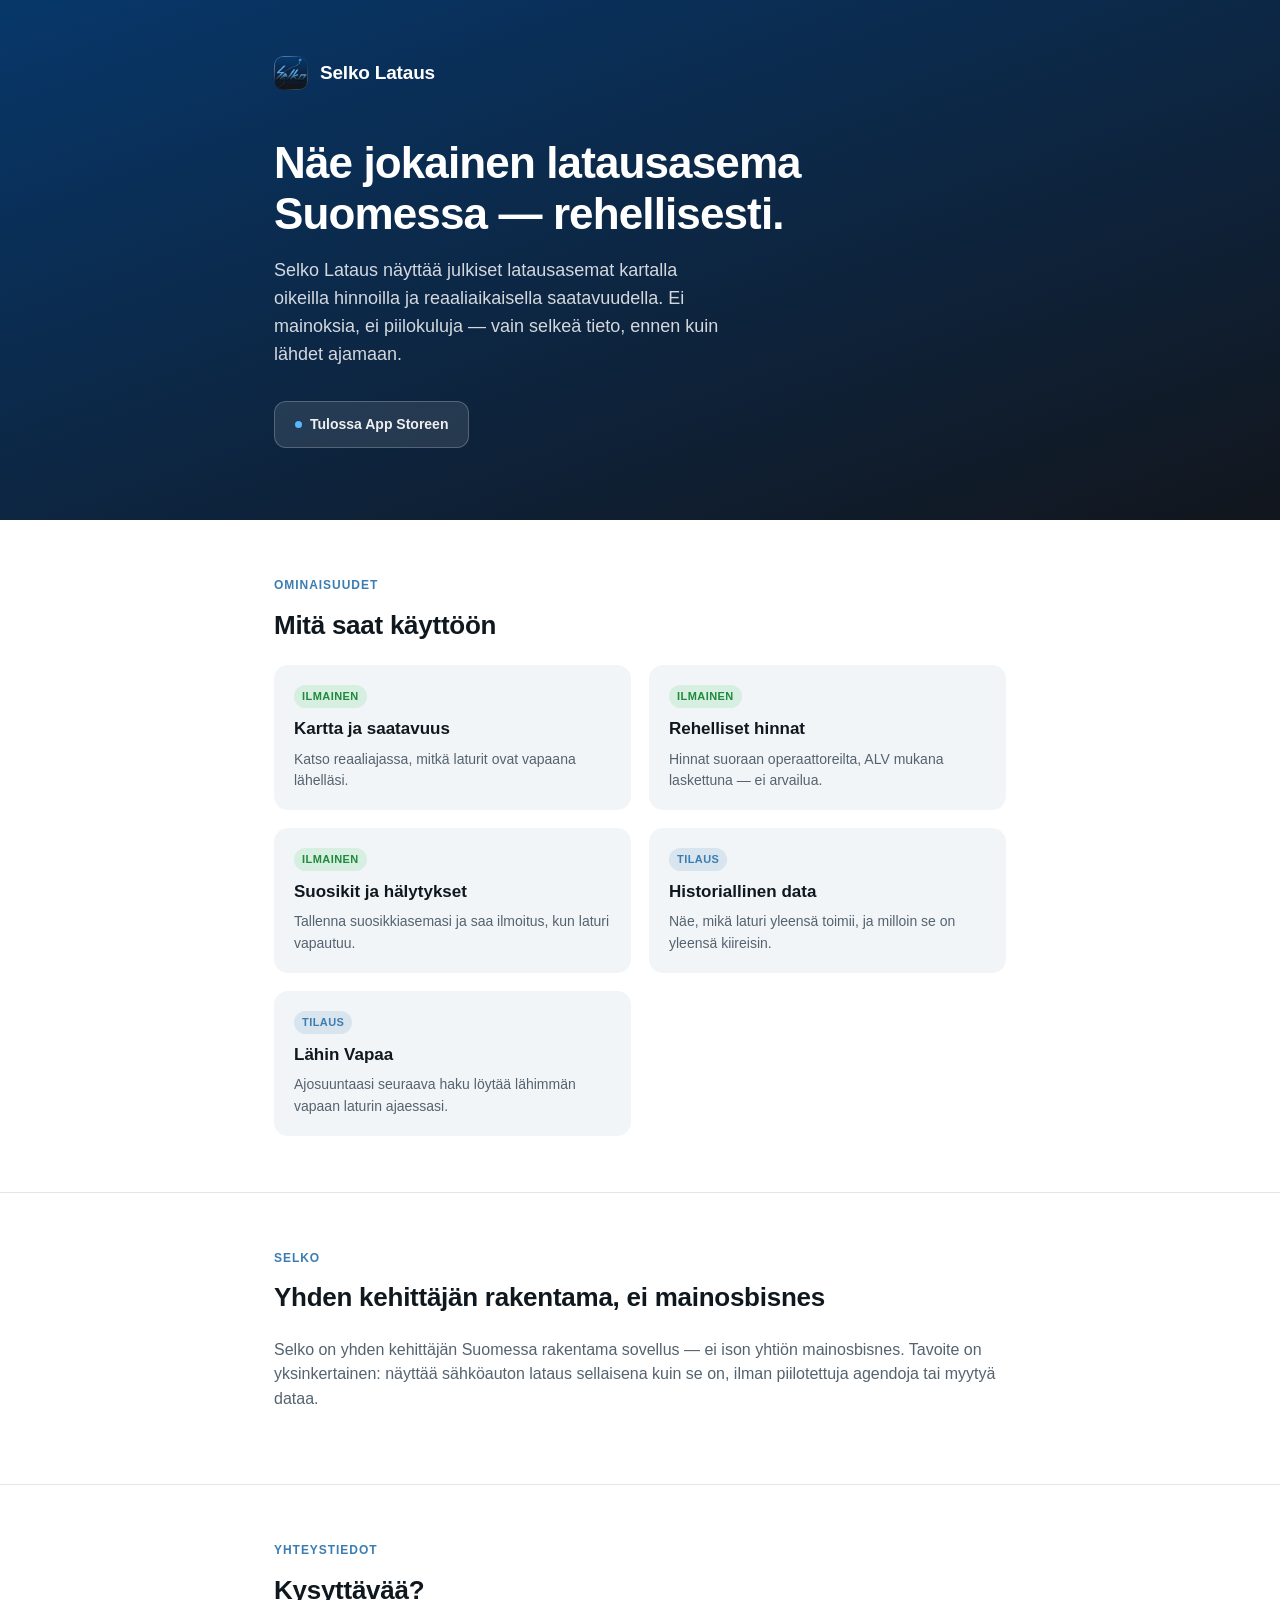
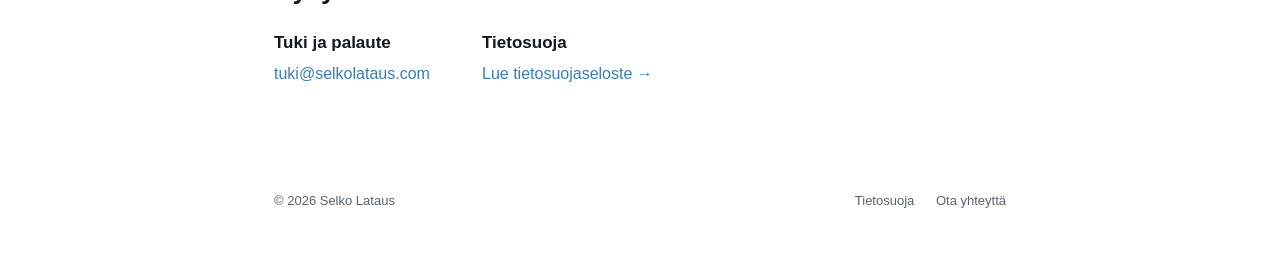
==== index.html @ fef674c0 "Add files via upload" ====
<!doctype html>
<html lang="fi">
<head>
  <meta charset="utf-8" />
  <meta name="viewport" content="width=device-width, initial-scale=1" />
  <title>Selko Lataus — rehelliset latausasemat, koko Suomi</title>
  <meta
    name="description"
    content="Selko Lataus näyttää Suomen julkiset sähköautojen latausasemat kartalla: reaaliaikainen saatavuus, rehelliset hinnat ja historiatietoa ilman mainoksia." />
  <link rel="icon" type="image/png" href="assets/favicon-32.png" />
  <link rel="apple-touch-icon" href="assets/icon-180.png" />
  <link rel="stylesheet" href="style.css" />
</head>
<body>
  <header class="hero">
    <div class="wrap">
      <div class="brand">
        <img src="assets/icon-180.png" alt="" />
        <span>Selko Lataus</span>
      </div>
      <h1>Näe jokainen latausasema Suomessa — rehellisesti.</h1>
      <p class="lead">
        Selko Lataus näyttää julkiset latausasemat kartalla oikeilla hinnoilla ja reaaliaikaisella
        saatavuudella. Ei mainoksia, ei piilokuluja — vain selkeä tieto, ennen kuin lähdet ajamaan.
      </p>
      <div class="cta-row">
        <span class="badge"><span class="dot"></span>Tulossa App Storeen</span>
      </div>
    </div>
  </header>

  <section class="block">
    <div class="wrap">
      <p class="eyebrow">Ominaisuudet</p>
      <h2>Mitä saat käyttöön</h2>
      <div class="features">
        <div class="feature">
          <span class="tag free">Ilmainen</span>
          <h3>Kartta ja saatavuus</h3>
          <p>Katso reaaliajassa, mitkä laturit ovat vapaana lähelläsi.</p>
        </div>
        <div class="feature">
          <span class="tag free">Ilmainen</span>
          <h3>Rehelliset hinnat</h3>
          <p>Hinnat suoraan operaattoreilta, ALV mukana laskettuna — ei arvailua.</p>
        </div>
        <div class="feature">
          <span class="tag free">Ilmainen</span>
          <h3>Suosikit ja hälytykset</h3>
          <p>Tallenna suosikkiasemasi ja saa ilmoitus, kun laturi vapautuu.</p>
        </div>
        <div class="feature">
          <span class="tag premium">Tilaus</span>
          <h3>Historiallinen data</h3>
          <p>Näe, mikä laturi yleensä toimii, ja milloin se on yleensä kiireisin.</p>
        </div>
        <div class="feature">
          <span class="tag premium">Tilaus</span>
          <h3>Lähin Vapaa</h3>
          <p>Ajosuuntaasi seuraava haku löytää lähimmän vapaan laturin ajaessasi.</p>
        </div>
      </div>
    </div>
  </section>

  <section class="block">
    <div class="wrap">
      <p class="eyebrow">Selko</p>
      <h2>Yhden kehittäjän rakentama, ei mainosbisnes</h2>
      <p class="soft">
        Selko on yhden kehittäjän Suomessa rakentama sovellus — ei ison yhtiön mainosbisnes.
        Tavoite on yksinkertainen: näyttää sähköauton lataus sellaisena kuin se on, ilman
        piilotettuja agendoja tai myytyä dataa.
      </p>
    </div>
  </section>

  <section class="block">
    <div class="wrap">
      <p class="eyebrow">Yhteystiedot</p>
      <h2>Kysyttävää?</h2>
      <div class="contact-row">
        <div class="contact-item">
          <h3>Tuki ja palaute</h3>
          <p class="soft"><a href="mailto:tuki@selkolataus.com">tuki@selkolataus.com</a></p>
        </div>
        <div class="contact-item">
          <h3>Tietosuoja</h3>
          <p class="soft"><a href="privacy.html">Lue tietosuojaseloste →</a></p>
        </div>
      </div>
    </div>
  </section>

  <footer>
    <div class="wrap">
      <span>© 2026 Selko Lataus</span>
      <nav>
        <a href="privacy.html">Tietosuoja</a>
        <a href="mailto:tuki@selkolataus.com">Ota yhteyttä</a>
      </nav>
    </div>
  </footer>
</body>
</html>
---- style.css ----
:root {
  --bg-top: #07376a;
  --bg-bottom: #12161d;
  --accent: #3b7db3;
  --highlight: #58b7ff;
  --ink: #10181f;
  --ink-soft: #55636f;
  --surface: #ffffff;
  --surface-alt: #f2f5f8;
  --line: #e2e7ec;
  --max: 780px;
}

* {
  box-sizing: border-box;
}

html {
  -webkit-text-size-adjust: 100%;
}

body {
  margin: 0;
  background: var(--surface);
  color: var(--ink);
  font-family:
    -apple-system, BlinkMacSystemFont, 'Segoe UI', Roboto, Helvetica, Arial, sans-serif;
  line-height: 1.55;
}

a {
  color: var(--accent);
  text-decoration: none;
}
a:hover {
  text-decoration: underline;
}

img {
  max-width: 100%;
  display: block;
}

.wrap {
  max-width: var(--max);
  margin: 0 auto;
  padding: 0 24px;
}

/* Hero */
.hero {
  background: linear-gradient(160deg, var(--bg-top), var(--bg-bottom));
  color: #fff;
  padding: 56px 0 72px;
}

.brand {
  display: flex;
  align-items: center;
  gap: 12px;
  margin-bottom: 48px;
}
.brand img {
  width: 34px;
  height: 34px;
  border-radius: 9px;
}
.brand span {
  font-size: 19px;
  font-weight: 700;
  letter-spacing: -0.01em;
}

.hero h1 {
  font-size: clamp(30px, 6vw, 44px);
  font-weight: 800;
  letter-spacing: -0.02em;
  line-height: 1.15;
  margin: 0 0 18px;
  text-wrap: balance;
}
.hero p.lead {
  font-size: 18px;
  color: rgba(255, 255, 255, 0.82);
  max-width: 46ch;
  margin: 0 0 32px;
}

.cta-row {
  display: flex;
  flex-wrap: wrap;
  align-items: center;
  gap: 14px;
}

.badge {
  display: inline-flex;
  align-items: center;
  gap: 8px;
  padding: 12px 20px;
  border-radius: 12px;
  background: rgba(255, 255, 255, 0.1);
  border: 1px solid rgba(255, 255, 255, 0.22);
  color: rgba(255, 255, 255, 0.92);
  font-weight: 600;
  font-size: 14px;
}
.badge .dot {
  width: 7px;
  height: 7px;
  border-radius: 50%;
  background: var(--highlight);
}

/* Content sections */
section.block {
  padding: 56px 0;
  border-bottom: 1px solid var(--line);
}
section.block:last-of-type {
  border-bottom: none;
}

.eyebrow {
  font-size: 12px;
  font-weight: 700;
  letter-spacing: 0.08em;
  text-transform: uppercase;
  color: var(--accent);
  margin: 0 0 10px;
}

h2 {
  font-size: 26px;
  font-weight: 800;
  letter-spacing: -0.01em;
  margin: 0 0 20px;
  text-wrap: balance;
}

h3 {
  font-size: 17px;
  font-weight: 700;
  margin: 0 0 6px;
}

p {
  margin: 0 0 16px;
  color: var(--ink);
}
p.soft {
  color: var(--ink-soft);
}

.features {
  display: grid;
  grid-template-columns: repeat(2, 1fr);
  gap: 18px;
  margin-top: 8px;
}
@media (max-width: 560px) {
  .features {
    grid-template-columns: 1fr;
  }
}
.feature {
  background: var(--surface-alt);
  border-radius: 14px;
  padding: 18px 20px;
}
.feature .tag {
  display: inline-block;
  font-size: 11px;
  font-weight: 700;
  letter-spacing: 0.04em;
  text-transform: uppercase;
  padding: 3px 8px;
  border-radius: 999px;
  margin-bottom: 8px;
}
.tag.free {
  background: rgba(52, 199, 89, 0.14);
  color: #1f8a3d;
}
.tag.premium {
  background: rgba(59, 125, 179, 0.14);
  color: var(--accent);
}
.feature p {
  margin: 0;
  font-size: 14px;
  color: var(--ink-soft);
}

.contact-row {
  display: flex;
  flex-wrap: wrap;
  gap: 28px;
}
.contact-item {
  min-width: 180px;
}

footer {
  padding: 32px 0 48px;
}
footer .wrap {
  display: flex;
  flex-wrap: wrap;
  justify-content: space-between;
  gap: 12px;
  align-items: center;
  font-size: 13px;
  color: var(--ink-soft);
}
footer nav a {
  color: var(--ink-soft);
  margin-left: 18px;
}
footer nav a:first-child {
  margin-left: 0;
}

/* Legal page */
.legal-header {
  padding: 40px 0 8px;
}
.legal-header a.back {
  font-size: 14px;
  font-weight: 600;
}
.legal-header h1 {
  font-size: 30px;
  font-weight: 800;
  margin: 18px 0 4px;
  letter-spacing: -0.01em;
}
.legal-updated {
  color: var(--ink-soft);
  font-size: 13px;
  margin-bottom: 8px;
}
.legal-body {
  padding: 24px 0 64px;
}
.legal-body h2 {
  font-size: 19px;
  margin-top: 40px;
}
.legal-body h2:first-child {
  margin-top: 0;
}
.legal-body ul {
  padding-left: 20px;
  color: var(--ink);
}
.legal-body li {
  margin-bottom: 8px;
}
.note {
  background: var(--surface-alt);
  border-left: 3px solid var(--accent);
  border-radius: 8px;
  padding: 14px 16px;
  font-size: 14px;
  color: var(--ink-soft);
}
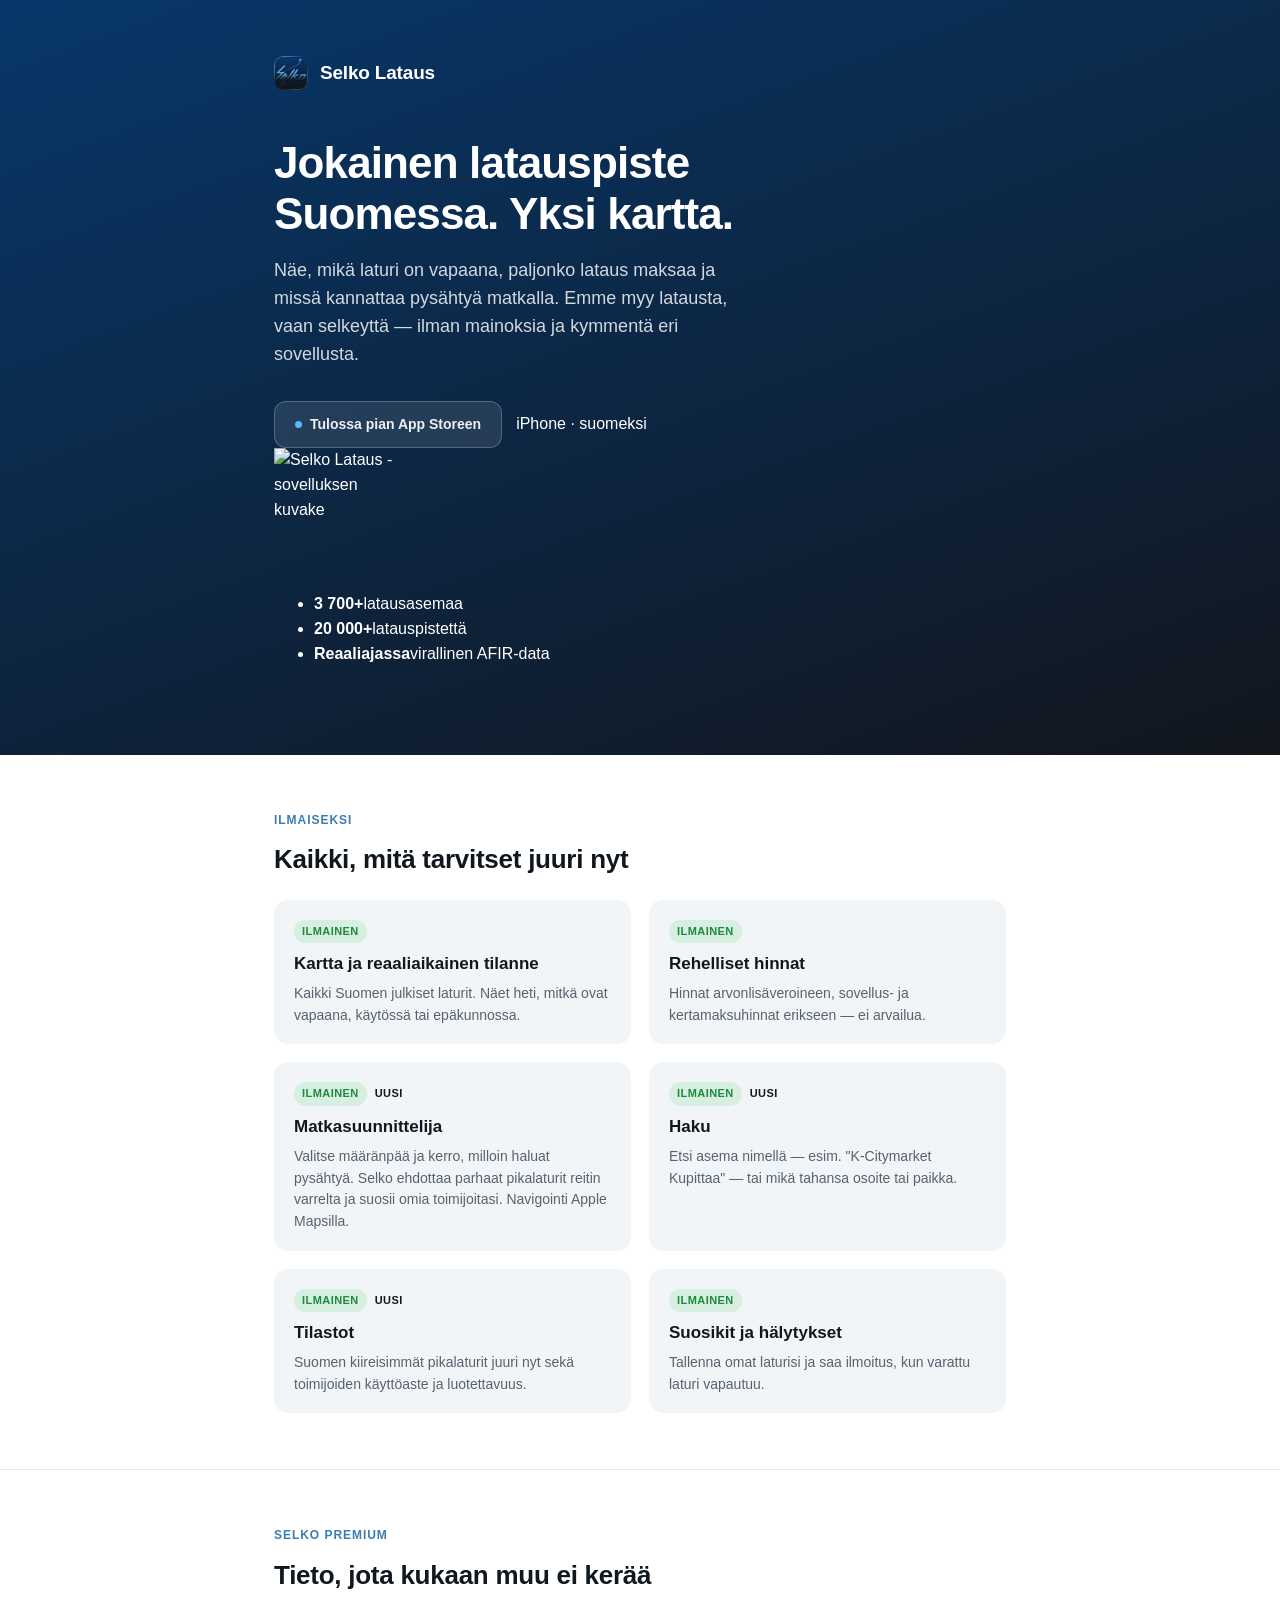
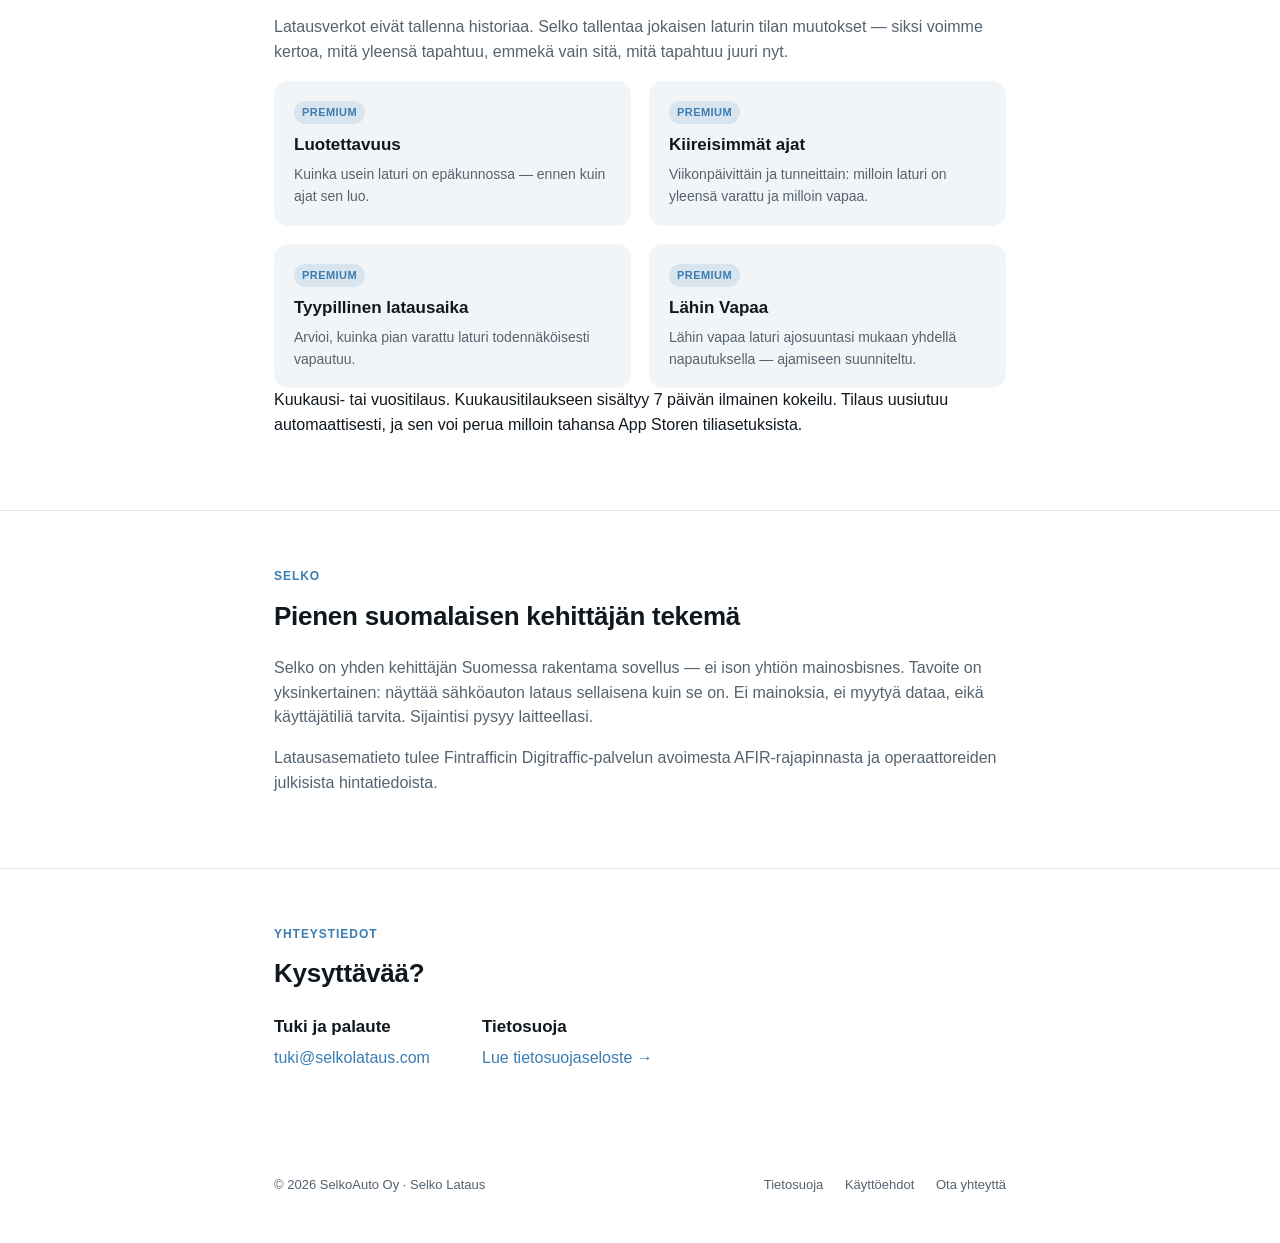
==== commit ce87085a: "Update index.html" ====
--- a/index.html
+++ b/index.html
@@ -3,10 +3,17 @@
 <head>
   <meta charset="utf-8" />
   <meta name="viewport" content="width=device-width, initial-scale=1" />
-  <title>Selko Lataus — rehelliset latausasemat, koko Suomi</title>
+  <title>Selko Lataus — kaikki Suomen latauspisteet</title>
   <meta
     name="description"
-    content="Selko Lataus näyttää Suomen julkiset sähköautojen latausasemat kartalla: reaaliaikainen saatavuus, rehelliset hinnat ja historiatietoa ilman mainoksia." />
+    content="Selko Lataus näyttää jokaisen Suomen julkisen sähköauton latauspisteen kartalla: reaaliaikainen tilanne, rehelliset hinnat, matkasuunnittelija ja tilastot. Ei mainoksia." />
+  <meta name="theme-color" content="#07376a" />
+  <meta property="og:title" content="Selko Lataus — kaikki Suomen latauspisteet" />
+  <meta
+    property="og:description"
+    content="Reaaliaikainen tilanne, rehelliset hinnat ja pikalaturit reitin varrella. Yksi kartta, koko Suomi." />
+  <meta property="og:image" content="https://selkolataus.com/assets/icon-512.png" />
+  <meta property="og:type" content="website" />
   <link rel="icon" type="image/png" href="assets/favicon-32.png" />
   <link rel="apple-touch-icon" href="assets/icon-180.png" />
   <link rel="stylesheet" href="style.css" />
@@ -18,59 +25,130 @@
         <img src="assets/icon-180.png" alt="" />
         <span>Selko Lataus</span>
       </div>
-      <h1>Näe jokainen latausasema Suomessa — rehellisesti.</h1>
-      <p class="lead">
-        Selko Lataus näyttää julkiset latausasemat kartalla oikeilla hinnoilla ja reaaliaikaisella
-        saatavuudella. Ei mainoksia, ei piilokuluja — vain selkeä tieto, ennen kuin lähdet ajamaan.
-      </p>
-      <div class="cta-row">
-        <span class="badge"><span class="dot"></span>Tulossa App Storeen</span>
+
+      <div class="hero-grid">
+        <div>
+          <h1>Jokainen latauspiste Suomessa. Yksi kartta.</h1>
+          <p class="lead">
+            Näe, mikä laturi on vapaana, paljonko lataus maksaa ja missä kannattaa pysähtyä
+            matkalla. Emme myy latausta, vaan selkeyttä — ilman mainoksia ja kymmentä eri
+            sovellusta.
+          </p>
+          <div class="cta-row">
+            <!-- After App Review approval, replace this badge with Apple's official
+                 "Download on the App Store" badge linking to
+                 https://apps.apple.com/app/id6804803478 -->
+            <span class="badge"><span class="dot"></span>Tulossa pian App Storeen</span>
+            <span class="badge-note">iPhone · suomeksi</span>
+          </div>
+        </div>
+        <picture class="hero-icon">
+          <source srcset="assets/icon-dark-256.png" media="(prefers-color-scheme: dark)" />
+          <img src="assets/icon-256.png" alt="Selko Lataus -sovelluksen kuvake" width="128" height="128" />
+        </picture>
       </div>
+
+      <ul class="stats">
+        <li><strong>3 700+</strong><span>latausasemaa</span></li>
+        <li><strong>20 000+</strong><span>latauspistettä</span></li>
+        <li><strong>Reaaliajassa</strong><span>virallinen AFIR-data</span></li>
+      </ul>
     </div>
   </header>
 
   <section class="block">
     <div class="wrap">
-      <p class="eyebrow">Ominaisuudet</p>
-      <h2>Mitä saat käyttöön</h2>
+      <p class="eyebrow">Ilmaiseksi</p>
+      <h2>Kaikki, mitä tarvitset juuri nyt</h2>
       <div class="features">
         <div class="feature">
           <span class="tag free">Ilmainen</span>
-          <h3>Kartta ja saatavuus</h3>
-          <p>Katso reaaliajassa, mitkä laturit ovat vapaana lähelläsi.</p>
+          <h3>Kartta ja reaaliaikainen tilanne</h3>
+          <p>Kaikki Suomen julkiset laturit. Näet heti, mitkä ovat vapaana, käytössä tai epäkunnossa.</p>
         </div>
         <div class="feature">
           <span class="tag free">Ilmainen</span>
           <h3>Rehelliset hinnat</h3>
-          <p>Hinnat suoraan operaattoreilta, ALV mukana laskettuna — ei arvailua.</p>
+          <p>Hinnat arvonlisäveroineen, sovellus- ja kertamaksuhinnat erikseen — ei arvailua.</p>
+        </div>
+        <div class="feature feature-new">
+          <span class="tag free">Ilmainen</span><span class="tag new">Uusi</span>
+          <h3>Matkasuunnittelija</h3>
+          <p>
+            Valitse määränpää ja kerro, milloin haluat pysähtyä. Selko ehdottaa parhaat
+            pikalaturit reitin varrelta ja suosii omia toimijoitasi. Navigointi Apple Mapsilla.
+          </p>
+        </div>
+        <div class="feature feature-new">
+          <span class="tag free">Ilmainen</span><span class="tag new">Uusi</span>
+          <h3>Haku</h3>
+          <p>Etsi asema nimellä — esim. "K-Citymarket Kupittaa" — tai mikä tahansa osoite tai paikka.</p>
+        </div>
+        <div class="feature feature-new">
+          <span class="tag free">Ilmainen</span><span class="tag new">Uusi</span>
+          <h3>Tilastot</h3>
+          <p>Suomen kiireisimmät pikalaturit juuri nyt sekä toimijoiden käyttöaste ja luotettavuus.</p>
         </div>
         <div class="feature">
           <span class="tag free">Ilmainen</span>
           <h3>Suosikit ja hälytykset</h3>
-          <p>Tallenna suosikkiasemasi ja saa ilmoitus, kun laturi vapautuu.</p>
+          <p>Tallenna omat laturisi ja saa ilmoitus, kun varattu laturi vapautuu.</p>
+        </div>
+      </div>
+    </div>
+  </section>
+
+  <section class="block premium-block">
+    <div class="wrap">
+      <p class="eyebrow">Selko Premium</p>
+      <h2>Tieto, jota kukaan muu ei kerää</h2>
+      <p class="soft">
+        Latausverkot eivät tallenna historiaa. Selko tallentaa jokaisen laturin tilan
+        muutokset — siksi voimme kertoa, mitä yleensä tapahtuu, emmekä vain sitä, mitä
+        tapahtuu juuri nyt.
+      </p>
+      <div class="features">
+        <div class="feature">
+          <span class="tag premium">Premium</span>
+          <h3>Luotettavuus</h3>
+          <p>Kuinka usein laturi on epäkunnossa — ennen kuin ajat sen luo.</p>
         </div>
         <div class="feature">
-          <span class="tag premium">Tilaus</span>
-          <h3>Historiallinen data</h3>
-          <p>Näe, mikä laturi yleensä toimii, ja milloin se on yleensä kiireisin.</p>
+          <span class="tag premium">Premium</span>
+          <h3>Kiireisimmät ajat</h3>
+          <p>Viikonpäivittäin ja tunneittain: milloin laturi on yleensä varattu ja milloin vapaa.</p>
         </div>
         <div class="feature">
-          <span class="tag premium">Tilaus</span>
+          <span class="tag premium">Premium</span>
+          <h3>Tyypillinen latausaika</h3>
+          <p>Arvioi, kuinka pian varattu laturi todennäköisesti vapautuu.</p>
+        </div>
+        <div class="feature">
+          <span class="tag premium">Premium</span>
           <h3>Lähin Vapaa</h3>
-          <p>Ajosuuntaasi seuraava haku löytää lähimmän vapaan laturin ajaessasi.</p>
+          <p>Lähin vapaa laturi ajosuuntasi mukaan yhdellä napautuksella — ajamiseen suunniteltu.</p>
         </div>
       </div>
+      <p class="fine">
+        Kuukausi- tai vuositilaus. Kuukausitilaukseen sisältyy 7 päivän ilmainen kokeilu.
+        Tilaus uusiutuu automaattisesti, ja sen voi perua milloin tahansa App Storen
+        tiliasetuksista.
+      </p>
     </div>
   </section>
 
   <section class="block">
     <div class="wrap">
       <p class="eyebrow">Selko</p>
-      <h2>Yhden kehittäjän rakentama, ei mainosbisnes</h2>
+      <h2>Pienen suomalaisen kehittäjän tekemä</h2>
       <p class="soft">
         Selko on yhden kehittäjän Suomessa rakentama sovellus — ei ison yhtiön mainosbisnes.
-        Tavoite on yksinkertainen: näyttää sähköauton lataus sellaisena kuin se on, ilman
-        piilotettuja agendoja tai myytyä dataa.
+        Tavoite on yksinkertainen: näyttää sähköauton lataus sellaisena kuin se on. Ei
+        mainoksia, ei myytyä dataa, eikä käyttäjätiliä tarvita. Sijaintisi pysyy laitteellasi.
+      </p>
+      <p class="soft">
+        Latausasematieto tulee Fintrafficin Digitraffic-palvelun avoimesta AFIR-rajapinnasta
+        ja operaattoreiden julkisista hintatiedoista.
       </p>
     </div>
   </section>
@@ -94,9 +172,10 @@
 
   <footer>
     <div class="wrap">
-      <span>© 2026 Selko Lataus</span>
+      <span>© 2026 SelkoAuto Oy · Selko Lataus</span>
       <nav>
         <a href="privacy.html">Tietosuoja</a>
+        <a href="https://www.apple.com/legal/internet-services/itunes/dev/stdeula/">Käyttöehdot</a>
         <a href="mailto:tuki@selkolataus.com">Ota yhteyttä</a>
       </nav>
     </div>
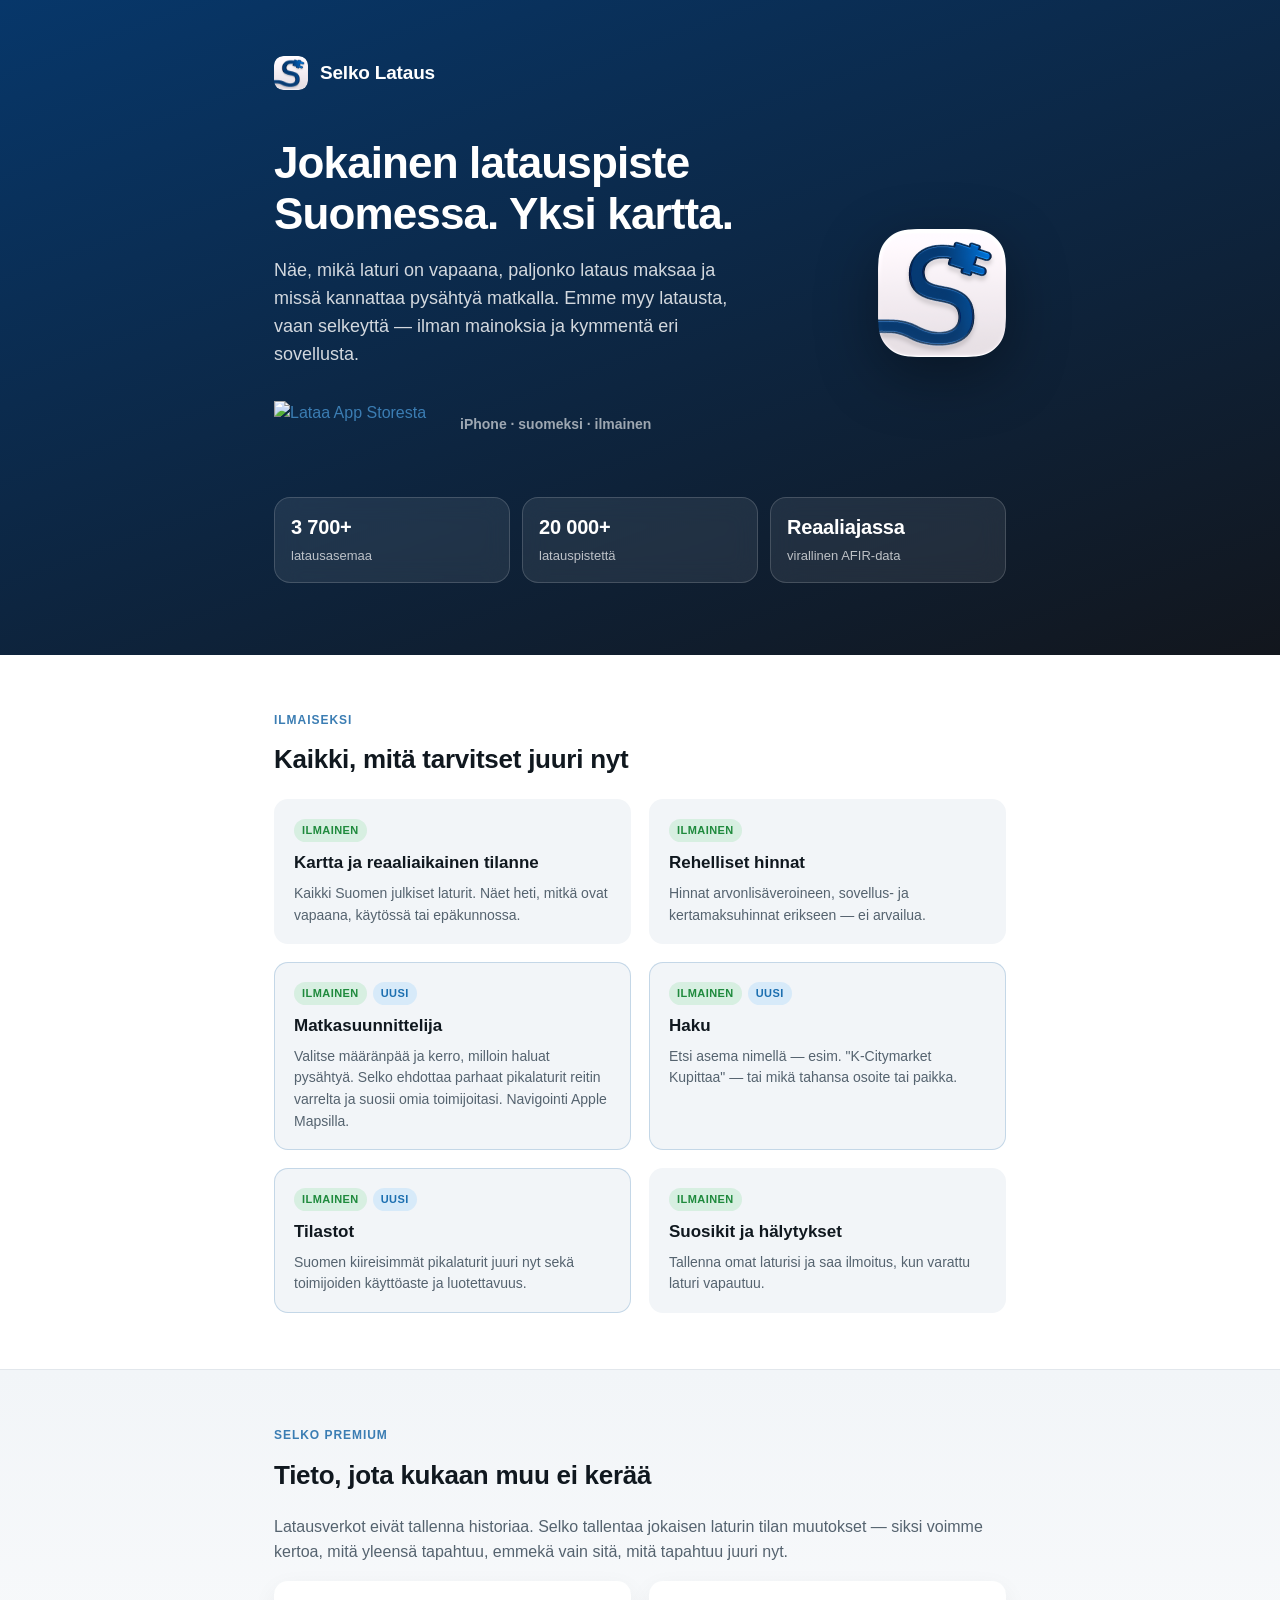
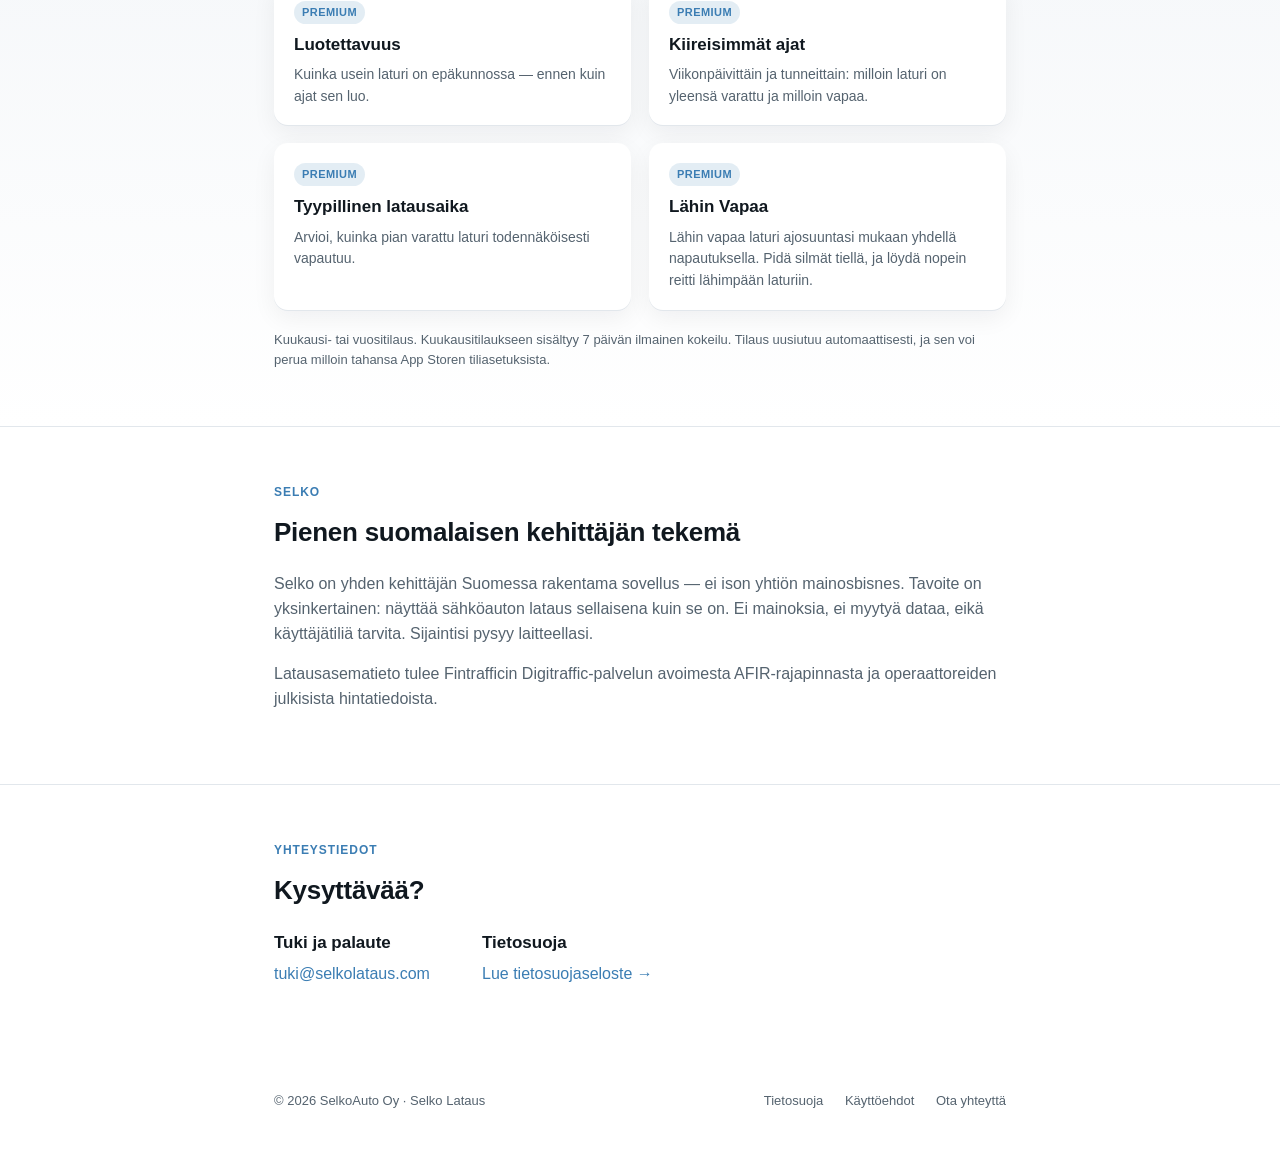
==== commit 5552f177: "Update index.html" ====
--- a/index.html
+++ b/index.html
@@ -12,8 +12,16 @@
   <meta
     property="og:description"
     content="Reaaliaikainen tilanne, rehelliset hinnat ja pikalaturit reitin varrella. Yksi kartta, koko Suomi." />
-  <meta property="og:image" content="https://selkolataus.com/assets/icon-512.png" />
+  <meta property="og:image" content="https://selkolataus.com/assets/share-1200x630.png" />
+  <meta property="og:image:width" content="1200" />
+  <meta property="og:image:height" content="630" />
+  <meta property="og:image:alt" content="Selko Lataus -sovelluksen kuvake ja teksti: Jokainen latauspiste Suomessa. Yksi kartta." />
+  <meta property="og:url" content="https://selkolataus.com/" />
+  <meta property="og:site_name" content="Selko Lataus" />
   <meta property="og:type" content="website" />
+  <meta name="twitter:card" content="summary_large_image" />
+  <!-- Smart App Banner: iPhone Safari shows "Selko Lataus – Avaa/Lataa" at the top -->
+  <meta name="apple-itunes-app" content="app-id=6804803478" />
   <link rel="icon" type="image/png" href="assets/favicon-32.png" />
   <link rel="apple-touch-icon" href="assets/icon-180.png" />
   <link rel="stylesheet" href="style.css" />
@@ -35,11 +43,12 @@
             sovellusta.
           </p>
           <div class="cta-row">
-            <!-- After App Review approval, replace this badge with Apple's official
-                 "Download on the App Store" badge linking to
-                 https://apps.apple.com/app/id6804803478 -->
-            <span class="badge"><span class="dot"></span>Tulossa pian App Storeen</span>
-            <span class="badge-note">iPhone · suomeksi</span>
+            <a class="appstore-badge" href="https://apps.apple.com/fi/app/selko-lataus/id6804803478">
+              <img
+                src="https://toolbox.marketingtools.apple.com/api/v2/badges/download-on-the-app-store/black/fi-fi"
+                alt="Lataa App Storesta" width="172" height="48" />
+            </a>
+            <span class="badge-note">iPhone · suomeksi · ilmainen</span>
           </div>
         </div>
         <picture class="hero-icon">
@@ -126,7 +135,10 @@
         <div class="feature">
           <span class="tag premium">Premium</span>
           <h3>Lähin Vapaa</h3>
-          <p>Lähin vapaa laturi ajosuuntasi mukaan yhdellä napautuksella — ajamiseen suunniteltu.</p>
+          <p>
+            Lähin vapaa laturi ajosuuntasi mukaan yhdellä napautuksella. Pidä silmät tiellä, ja
+            löydä nopein reitti lähimpään laturiin.
+          </p>
         </div>
       </div>
       <p class="fine">
--- a/style.css
+++ b/style.css
@@ -112,6 +112,69 @@
   background: var(--highlight);
 }
 
+.badge-note {
+  color: rgba(255, 255, 255, 0.6);
+  font-size: 14px;
+  font-weight: 600;
+}
+
+.hero-grid {
+  display: grid;
+  grid-template-columns: 1fr auto;
+  gap: 32px;
+  align-items: center;
+}
+.hero-icon img {
+  width: 128px;
+  height: 128px;
+  filter: drop-shadow(0 18px 30px rgba(0, 0, 0, 0.35));
+}
+@media (max-width: 560px) {
+  .hero-grid {
+    grid-template-columns: 1fr;
+  }
+  .hero-icon {
+    order: -1;
+  }
+  .hero-icon img {
+    width: 96px;
+    height: 96px;
+  }
+}
+
+/* Frosted stat strip — echoes the app's Liquid Glass controls */
+.stats {
+  list-style: none;
+  margin: 48px 0 0;
+  padding: 0;
+  display: grid;
+  grid-template-columns: repeat(3, 1fr);
+  gap: 12px;
+}
+.stats li {
+  background: rgba(255, 255, 255, 0.08);
+  border: 1px solid rgba(255, 255, 255, 0.16);
+  backdrop-filter: blur(12px);
+  -webkit-backdrop-filter: blur(12px);
+  border-radius: 16px;
+  padding: 14px 16px;
+}
+.stats strong {
+  display: block;
+  font-size: 20px;
+  font-weight: 800;
+  letter-spacing: -0.01em;
+}
+.stats span {
+  font-size: 13px;
+  color: rgba(255, 255, 255, 0.7);
+}
+@media (max-width: 560px) {
+  .stats {
+    grid-template-columns: 1fr;
+  }
+}
+
 /* Content sections */
 section.block {
   padding: 56px 0;
@@ -191,6 +254,27 @@
   font-size: 14px;
   color: var(--ink-soft);
 }
+.tag.new {
+  background: rgba(88, 183, 255, 0.18);
+  color: #1c6fb0;
+  margin-left: 6px;
+}
+.feature-new {
+  box-shadow: inset 0 0 0 1px rgba(59, 125, 179, 0.25);
+}
+
+.premium-block {
+  background: linear-gradient(180deg, var(--surface-alt), var(--surface));
+}
+.premium-block .feature {
+  background: var(--surface);
+  box-shadow: 0 1px 0 var(--line), 0 8px 24px rgba(16, 24, 31, 0.06);
+}
+p.fine {
+  font-size: 13px;
+  color: var(--ink-soft);
+  margin: 20px 0 0;
+}
 
 .contact-row {
   display: flex;
@@ -265,3 +349,30 @@
   font-size: 14px;
   color: var(--ink-soft);
 }
+
+/* Dark mode — same palette the app uses at night */
+@media (prefers-color-scheme: dark) {
+  :root {
+    --ink: #eef2f6;
+    --ink-soft: #a7b1bb;
+    --surface: #0d1117;
+    --surface-alt: #161c24;
+    --line: #232b35;
+  }
+  a {
+    color: var(--highlight);
+  }
+  .tag.free {
+    color: #4cd57a;
+  }
+  .tag.premium,
+  .eyebrow {
+    color: var(--highlight);
+  }
+  .tag.new {
+    color: #8fd0ff;
+  }
+  .premium-block .feature {
+    box-shadow: 0 1px 0 var(--line);
+  }
+}
